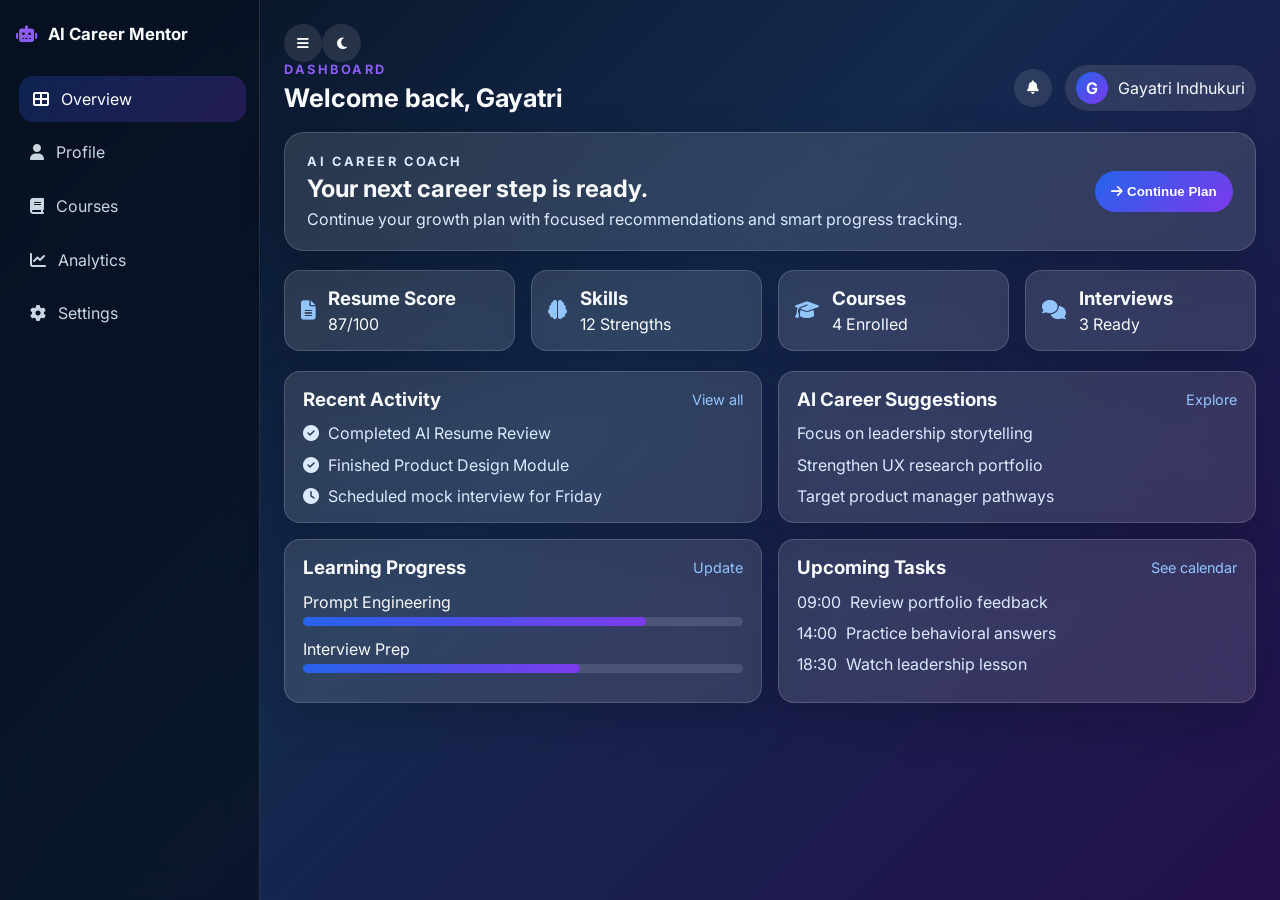
==== dashboard.html @ 0bdebd75 "Added professional user dashboard" ====
<!DOCTYPE html>
<html lang="en">
  <head>
    <meta charset="UTF-8" />
    <meta name="viewport" content="width=device-width, initial-scale=1.0" />
    <title>Dashboard | AI Career Mentor</title>
    <link rel="preconnect" href="https://fonts.googleapis.com" />
    <link rel="preconnect" href="https://fonts.gstatic.com" crossorigin />
    <link
      href="https://fonts.googleapis.com/css2?family=Inter:wght@400;500;600;700;800&display=swap"
      rel="stylesheet"
    />
    <link
      rel="stylesheet"
      href="https://cdnjs.cloudflare.com/ajax/libs/font-awesome/6.5.2/css/all.min.css"
    />
    <link rel="stylesheet" href="css/dashboard.css" />
  </head>
  <body>
    <div class="dashboard-shell">
      <aside class="sidebar">
        <div class="brand">
          <i class="fas fa-robot"></i>
          <span>AI Career Mentor</span>
        </div>

        <nav class="sidebar-nav">
          <a class="active" href="#"><i class="fas fa-th-large"></i> Overview</a>
          <a href="#"><i class="fas fa-user"></i> Profile</a>
          <a href="#"><i class="fas fa-book"></i> Courses</a>
          <a href="#"><i class="fas fa-chart-line"></i> Analytics</a>
          <a href="#"><i class="fas fa-cog"></i> Settings</a>
        </nav>
      </aside>

      <main class="main-panel">
        <header class="topbar">
          <div>
            <p class="eyebrow">Dashboard</p>
            <h1>Welcome back, Gayatri</h1>
          </div>
          <div class="topbar-actions">
            <button class="icon-btn"><i class="fas fa-bell"></i></button>
            <div class="profile-pill">
              <div class="avatar">G</div>
              <span>Gayatri Indhukuri</span>
            </div>
          </div>
        </header>

        <section class="hero-card glass-card">
          <div>
            <p class="eyebrow">AI Career Coach</p>
            <h2>Your next career step is ready.</h2>
            <p>Continue your growth plan with focused recommendations and smart progress tracking.</p>
          </div>
          <button class="btn-primary"><i class="fas fa-arrow-right"></i> Continue Plan</button>
        </section>

        <section class="stats-grid">
          <article class="glass-card stat-card">
            <i class="fas fa-file-alt"></i>
            <div>
              <h3>Resume Score</h3>
              <p>87/100</p>
            </div>
          </article>
          <article class="glass-card stat-card">
            <i class="fas fa-brain"></i>
            <div>
              <h3>Skills</h3>
              <p>12 Strengths</p>
            </div>
          </article>
          <article class="glass-card stat-card">
            <i class="fas fa-graduation-cap"></i>
            <div>
              <h3>Courses</h3>
              <p>4 Enrolled</p>
            </div>
          </article>
          <article class="glass-card stat-card">
            <i class="fas fa-comments"></i>
            <div>
              <h3>Interviews</h3>
              <p>3 Ready</p>
            </div>
          </article>
        </section>

        <section class="content-grid">
          <div class="panel glass-card">
            <div class="panel-header">
              <h3>Recent Activity</h3>
              <a href="#">View all</a>
            </div>
            <ul class="activity-list">
              <li><i class="fas fa-check-circle"></i> Completed AI Resume Review</li>
              <li><i class="fas fa-check-circle"></i> Finished Product Design Module</li>
              <li><i class="fas fa-clock"></i> Scheduled mock interview for Friday</li>
            </ul>
          </div>

          <div class="panel glass-card">
            <div class="panel-header">
              <h3>AI Career Suggestions</h3>
              <a href="#">Explore</a>
            </div>
            <ul class="suggestions-list">
              <li>Focus on leadership storytelling</li>
              <li>Strengthen UX research portfolio</li>
              <li>Target product manager pathways</li>
            </ul>
          </div>
        </section>

        <section class="content-grid lower-grid">
          <div class="panel glass-card">
            <div class="panel-header">
              <h3>Learning Progress</h3>
              <a href="#">Update</a>
            </div>
            <div class="progress-item">
              <span>Prompt Engineering</span>
              <div class="bar"><div style="width: 78%"></div></div>
            </div>
            <div class="progress-item">
              <span>Interview Prep</span>
              <div class="bar"><div style="width: 63%"></div></div>
            </div>
          </div>

          <div class="panel glass-card">
            <div class="panel-header">
              <h3>Upcoming Tasks</h3>
              <a href="#">See calendar</a>
            </div>
            <ul class="task-list">
              <li><span>09:00</span> Review portfolio feedback</li>
              <li><span>14:00</span> Practice behavioral answers</li>
              <li><span>18:30</span> Watch leadership lesson</li>
            </ul>
          </div>
        </section>
      </main>
    </div>

    <script src="js/dashboard.js"></script>
  </body>
</html>
---- css/dashboard.css ----
/* Premium glassmorphism dashboard styles */
* {
  margin: 0;
  padding: 0;
  box-sizing: border-box;
}

body {
  min-height: 100vh;
  font-family: "Inter", sans-serif;
  background: linear-gradient(135deg, #071120 0%, #132a4e 45%, #24104c 100%);
  color: #f8fafc;
}

.dashboard-shell {
  display: grid;
  grid-template-columns: 260px 1fr;
  min-height: 100vh;
}

.sidebar {
  background: rgba(7, 17, 32, 0.7);
  backdrop-filter: blur(18px);
  border-right: 1px solid rgba(255, 255, 255, 0.12);
  padding: 1.5rem 1rem;
}

.brand {
  display: flex;
  align-items: center;
  gap: 0.7rem;
  font-weight: 700;
  font-size: 1.05rem;
  margin-bottom: 2rem;
}

.brand i {
  color: #8b5cf6;
}

.sidebar-nav {
  display: grid;
  gap: 0.5rem;
}

.sidebar-nav a {
  display: flex;
  align-items: center;
  gap: 0.7rem;
  color: #cbd5e1;
  padding: 0.8rem 0.9rem;
  border-radius: 0.9rem;
  text-decoration: none;
  transition: background 0.25s ease, color 0.25s ease, transform 0.25s ease;
}

.sidebar-nav a:hover,
.sidebar-nav a.active {
  background: linear-gradient(135deg, rgba(37, 99, 235, 0.24), rgba(124, 58, 237, 0.24));
  color: #fff;
  transform: translateX(3px);
}

.main-panel {
  padding: 1.5rem;
}

.topbar {
  display: flex;
  justify-content: space-between;
  align-items: center;
  margin-bottom: 1.2rem;
}

.eyebrow {
  font-size: 0.8rem;
  text-transform: uppercase;
  letter-spacing: 0.2em;
  color: #8b5cf6;
  margin-bottom: 0.3rem;
  font-weight: 700;
}

.topbar h1 {
  font-size: 1.6rem;
}

.topbar-actions {
  display: flex;
  align-items: center;
  gap: 0.8rem;
}

.icon-btn {
  border: none;
  background: rgba(255, 255, 255, 0.1);
  color: #fff;
  width: 2.4rem;
  height: 2.4rem;
  border-radius: 50%;
  cursor: pointer;
}

.profile-pill {
  display: flex;
  align-items: center;
  gap: 0.6rem;
  padding: 0.45rem 0.7rem;
  border-radius: 999px;
  background: rgba(255, 255, 255, 0.1);
}

.avatar {
  width: 2rem;
  height: 2rem;
  border-radius: 50%;
  display: grid;
  place-items: center;
  background: linear-gradient(135deg, #2563eb, #7c3aed);
  font-weight: 700;
}

.glass-card {
  background: rgba(255, 255, 255, 0.12);
  border: 1px solid rgba(255, 255, 255, 0.16);
  backdrop-filter: blur(20px);
  -webkit-backdrop-filter: blur(20px);
  box-shadow: 0 18px 45px rgba(2, 8, 23, 0.22);
}

.hero-card {
  display: flex;
  justify-content: space-between;
  align-items: center;
  padding: 1.3rem 1.4rem;
  border-radius: 1.25rem;
  margin-bottom: 1.2rem;
}

.hero-card h2 {
  margin-bottom: 0.4rem;
}

.hero-card p {
  color: #dbeafe;
}

.btn-primary {
  border: none;
  padding: 0.8rem 1rem;
  border-radius: 999px;
  cursor: pointer;
  font-weight: 700;
  color: #fff;
  background: linear-gradient(135deg, #2563eb, #7c3aed);
  transition: transform 0.25s ease, box-shadow 0.25s ease;
}

.btn-primary:hover,
.icon-btn:hover {
  transform: translateY(-2px);
  box-shadow: 0 10px 24px rgba(2, 8, 23, 0.2);
}

.stats-grid {
  display: grid;
  grid-template-columns: repeat(4, minmax(0, 1fr));
  gap: 1rem;
  margin-bottom: 1.2rem;
}

.stat-card {
  border-radius: 1rem;
  padding: 1rem;
  display: flex;
  align-items: center;
  gap: 0.8rem;
  transition: transform 0.25s ease, border-color 0.25s ease;
}

.stat-card:hover {
  transform: translateY(-4px);
  border-color: rgba(255, 255, 255, 0.3);
}

.stat-card i {
  font-size: 1.2rem;
  color: #93c5fd;
}

.stat-card h3 {
  margin-bottom: 0.25rem;
}

.content-grid {
  display: grid;
  grid-template-columns: 1fr 1fr;
  gap: 1rem;
  margin-bottom: 1rem;
}

.panel {
  border-radius: 1rem;
  padding: 1rem 1.1rem;
}

.panel-header {
  display: flex;
  justify-content: space-between;
  align-items: center;
  margin-bottom: 0.8rem;
}

.panel-header a {
  color: #93c5fd;
  text-decoration: none;
  font-size: 0.9rem;
}

.activity-list,
.suggestions-list,
.task-list {
  display: grid;
  gap: 0.7rem;
  list-style: none;
  color: #dbeafe;
}

.activity-list li,
.suggestions-list li,
.task-list li {
  display: flex;
  align-items: center;
  gap: 0.6rem;
}

.progress-item {
  margin-bottom: 0.8rem;
}

.progress-item span {
  display: inline-block;
  margin-bottom: 0.35rem;
}

.bar {
  width: 100%;
  height: 0.55rem;
  background: rgba(255, 255, 255, 0.12);
  border-radius: 999px;
  overflow: hidden;
}

.bar div {
  height: 100%;
  border-radius: inherit;
  background: linear-gradient(135deg, #2563eb, #7c3aed);
}

@media (max-width: 900px) {
  .dashboard-shell {
    grid-template-columns: 1fr;
  }

  .sidebar {
    border-right: none;
    border-bottom: 1px solid rgba(255, 255, 255, 0.12);
  }

  .stats-grid,
  .content-grid {
    grid-template-columns: 1fr 1fr;
  }
}

@media (max-width: 700px) {
  .main-panel {
    padding: 1rem;
  }

  .topbar,
  .hero-card {
    flex-direction: column;
    align-items: flex-start;
    gap: 0.8rem;
  }

  .stats-grid,
  .content-grid {
    grid-template-columns: 1fr;
  }
}
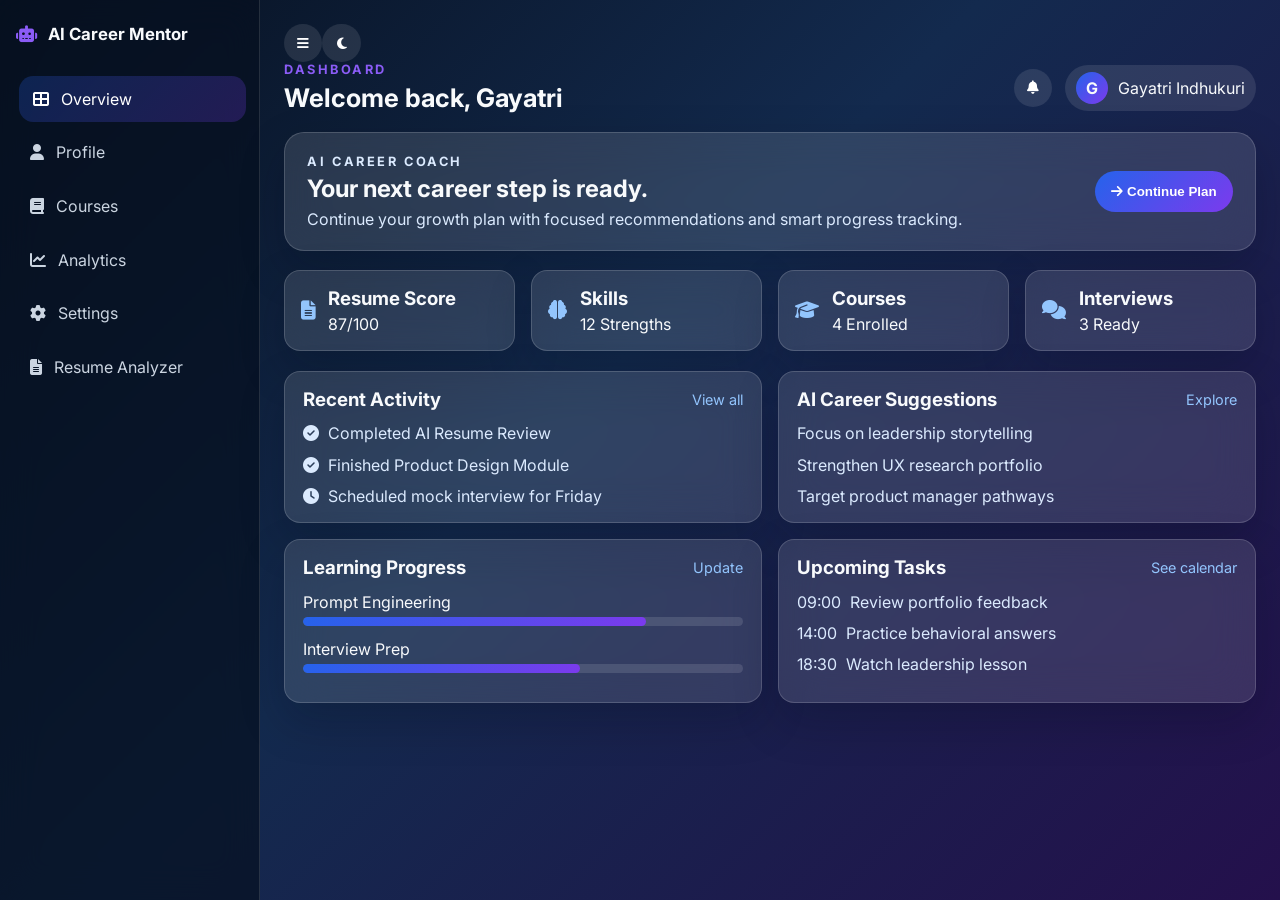
==== commit 224d699e: "Added Resume Analyzer module" ====
--- a/dashboard.html
+++ b/dashboard.html
@@ -30,6 +30,9 @@
           <a href="#"><i class="fas fa-book"></i> Courses</a>
           <a href="#"><i class="fas fa-chart-line"></i> Analytics</a>
           <a href="#"><i class="fas fa-cog"></i> Settings</a>
+          <a href="resume-analyzer.html">
+    <i class="fas fa-file-alt"></i> Resume Analyzer
+</a>
         </nav>
       </aside>
 
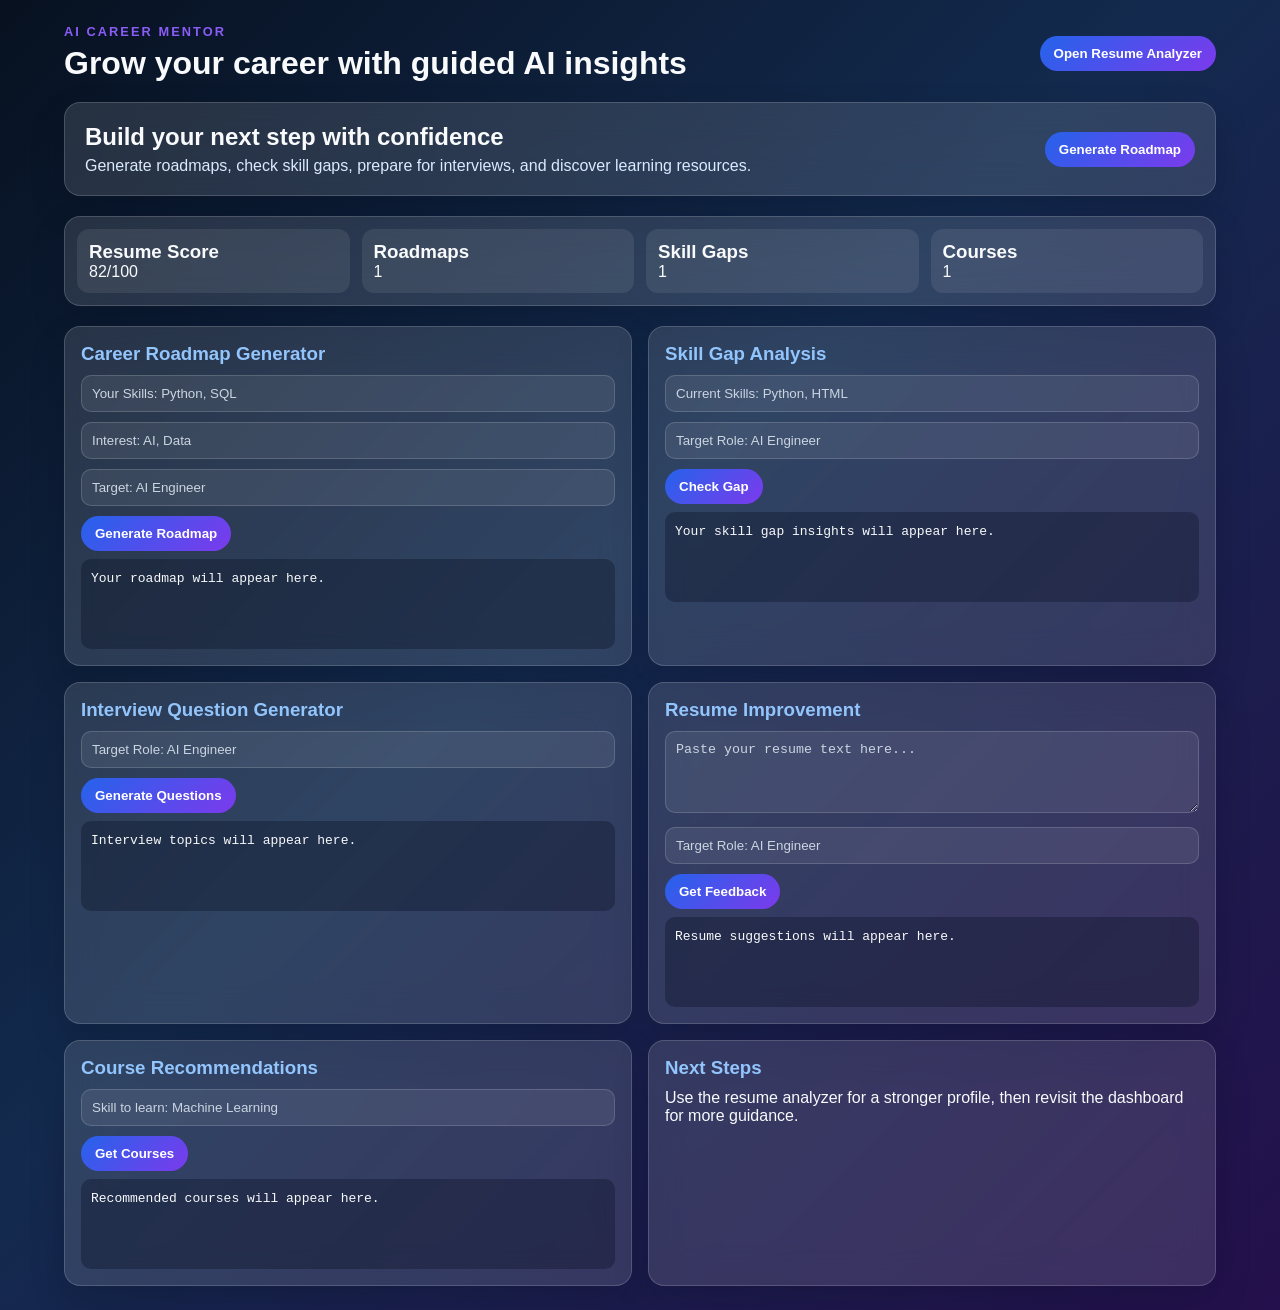
==== commit 1a4869b8: "Complete AI Career Mentor project" ====
--- a/dashboard.html
+++ b/dashboard.html
@@ -3,151 +3,95 @@
   <head>
     <meta charset="UTF-8" />
     <meta name="viewport" content="width=device-width, initial-scale=1.0" />
-    <title>Dashboard | AI Career Mentor</title>
-    <link rel="preconnect" href="https://fonts.googleapis.com" />
-    <link rel="preconnect" href="https://fonts.gstatic.com" crossorigin />
-    <link
-      href="https://fonts.googleapis.com/css2?family=Inter:wght@400;500;600;700;800&display=swap"
-      rel="stylesheet"
-    />
-    <link
-      rel="stylesheet"
-      href="https://cdnjs.cloudflare.com/ajax/libs/font-awesome/6.5.2/css/all.min.css"
-    />
-    <link rel="stylesheet" href="css/dashboard.css" />
+    <title>AI Career Mentor Dashboard</title>
+    <link rel="stylesheet" href="css/app.css" />
   </head>
   <body>
-    <div class="dashboard-shell">
-      <aside class="sidebar">
-        <div class="brand">
-          <i class="fas fa-robot"></i>
-          <span>AI Career Mentor</span>
+    <div class="container">
+      <header>
+        <div>
+          <p class="eyebrow">AI Career Mentor</p>
+          <h1>Grow your career with guided AI insights</h1>
+        </div>
+        <a href="resume-analyzer.html" style="color: #fff; text-decoration: none;">
+          <button>Open Resume Analyzer</button>
+        </a>
+      </header>
+
+      <section class="hero">
+        <div>
+          <h2>Build your next step with confidence</h2>
+          <p>Generate roadmaps, check skill gaps, prepare for interviews, and discover learning resources.</p>
+        </div>
+        <button onclick="getRoadmap()">Generate Roadmap</button>
+      </section>
+
+      <section class="stats-grid">
+        <div class="stat">
+          <h3>Resume Score</h3>
+          <p id="resume-score">82/100</p>
+        </div>
+        <div class="stat">
+          <h3>Roadmaps</h3>
+          <p id="roadmap-count">1</p>
+        </div>
+        <div class="stat">
+          <h3>Skill Gaps</h3>
+          <p id="skill-gap-count">1</p>
+        </div>
+        <div class="stat">
+          <h3>Courses</h3>
+          <p id="course-count">1</p>
+        </div>
+      </section>
+
+      <section class="grid">
+        <div class="card">
+          <h3>Career Roadmap Generator</h3>
+          <input id="skills" placeholder="Your Skills: Python, SQL" />
+          <input id="interest" placeholder="Interest: AI, Data" />
+          <input id="target" placeholder="Target: AI Engineer" />
+          <button onclick="getRoadmap()">Generate Roadmap</button>
+          <pre id="roadmap-output">Your roadmap will appear here.</pre>
         </div>
 
-        <nav class="sidebar-nav">
-          <a class="active" href="#"><i class="fas fa-th-large"></i> Overview</a>
-          <a href="#"><i class="fas fa-user"></i> Profile</a>
-          <a href="#"><i class="fas fa-book"></i> Courses</a>
-          <a href="#"><i class="fas fa-chart-line"></i> Analytics</a>
-          <a href="#"><i class="fas fa-cog"></i> Settings</a>
-          <a href="resume-analyzer.html">
-    <i class="fas fa-file-alt"></i> Resume Analyzer
-</a>
-        </nav>
-      </aside>
+        <div class="card">
+          <h3>Skill Gap Analysis</h3>
+          <input id="current_skills" placeholder="Current Skills: Python, HTML" />
+          <input id="skill_target" placeholder="Target Role: AI Engineer" />
+          <button onclick="getSkillGap()">Check Gap</button>
+          <pre id="skillgap-output">Your skill gap insights will appear here.</pre>
+        </div>
 
-      <main class="main-panel">
-        <header class="topbar">
-          <div>
-            <p class="eyebrow">Dashboard</p>
-            <h1>Welcome back, Gayatri</h1>
-          </div>
-          <div class="topbar-actions">
-            <button class="icon-btn"><i class="fas fa-bell"></i></button>
-            <div class="profile-pill">
-              <div class="avatar">G</div>
-              <span>Gayatri Indhukuri</span>
-            </div>
-          </div>
-        </header>
+        <div class="card">
+          <h3>Interview Question Generator</h3>
+          <input id="interview_role" placeholder="Target Role: AI Engineer" />
+          <button onclick="getInterview()">Generate Questions</button>
+          <pre id="interview-output">Interview topics will appear here.</pre>
+        </div>
 
-        <section class="hero-card glass-card">
-          <div>
-            <p class="eyebrow">AI Career Coach</p>
-            <h2>Your next career step is ready.</h2>
-            <p>Continue your growth plan with focused recommendations and smart progress tracking.</p>
-          </div>
-          <button class="btn-primary"><i class="fas fa-arrow-right"></i> Continue Plan</button>
-        </section>
+        <div class="card">
+          <h3>Resume Improvement</h3>
+          <textarea id="resume_text" placeholder="Paste your resume text here..." rows="4"></textarea>
+          <input id="resume_target" placeholder="Target Role: AI Engineer" />
+          <button onclick="getResume()">Get Feedback</button>
+          <pre id="resume-output">Resume suggestions will appear here.</pre>
+        </div>
 
-        <section class="stats-grid">
-          <article class="glass-card stat-card">
-            <i class="fas fa-file-alt"></i>
-            <div>
-              <h3>Resume Score</h3>
-              <p>87/100</p>
-            </div>
-          </article>
-          <article class="glass-card stat-card">
-            <i class="fas fa-brain"></i>
-            <div>
-              <h3>Skills</h3>
-              <p>12 Strengths</p>
-            </div>
-          </article>
-          <article class="glass-card stat-card">
-            <i class="fas fa-graduation-cap"></i>
-            <div>
-              <h3>Courses</h3>
-              <p>4 Enrolled</p>
-            </div>
-          </article>
-          <article class="glass-card stat-card">
-            <i class="fas fa-comments"></i>
-            <div>
-              <h3>Interviews</h3>
-              <p>3 Ready</p>
-            </div>
-          </article>
-        </section>
+        <div class="card">
+          <h3>Course Recommendations</h3>
+          <input id="course_skill" placeholder="Skill to learn: Machine Learning" />
+          <button onclick="getCourses()">Get Courses</button>
+          <pre id="courses-output">Recommended courses will appear here.</pre>
+        </div>
 
-        <section class="content-grid">
-          <div class="panel glass-card">
-            <div class="panel-header">
-              <h3>Recent Activity</h3>
-              <a href="#">View all</a>
-            </div>
-            <ul class="activity-list">
-              <li><i class="fas fa-check-circle"></i> Completed AI Resume Review</li>
-              <li><i class="fas fa-check-circle"></i> Finished Product Design Module</li>
-              <li><i class="fas fa-clock"></i> Scheduled mock interview for Friday</li>
-            </ul>
-          </div>
-
-          <div class="panel glass-card">
-            <div class="panel-header">
-              <h3>AI Career Suggestions</h3>
-              <a href="#">Explore</a>
-            </div>
-            <ul class="suggestions-list">
-              <li>Focus on leadership storytelling</li>
-              <li>Strengthen UX research portfolio</li>
-              <li>Target product manager pathways</li>
-            </ul>
-          </div>
-        </section>
-
-        <section class="content-grid lower-grid">
-          <div class="panel glass-card">
-            <div class="panel-header">
-              <h3>Learning Progress</h3>
-              <a href="#">Update</a>
-            </div>
-            <div class="progress-item">
-              <span>Prompt Engineering</span>
-              <div class="bar"><div style="width: 78%"></div></div>
-            </div>
-            <div class="progress-item">
-              <span>Interview Prep</span>
-              <div class="bar"><div style="width: 63%"></div></div>
-            </div>
-          </div>
-
-          <div class="panel glass-card">
-            <div class="panel-header">
-              <h3>Upcoming Tasks</h3>
-              <a href="#">See calendar</a>
-            </div>
-            <ul class="task-list">
-              <li><span>09:00</span> Review portfolio feedback</li>
-              <li><span>14:00</span> Practice behavioral answers</li>
-              <li><span>18:30</span> Watch leadership lesson</li>
-            </ul>
-          </div>
-        </section>
-      </main>
+        <div class="card">
+          <h3>Next Steps</h3>
+          <p>Use the resume analyzer for a stronger profile, then revisit the dashboard for more guidance.</p>
+        </div>
+      </section>
     </div>
 
-    <script src="js/dashboard.js"></script>
+    <script src="js/app.js"></script>
   </body>
-</html>
+</html>
--- a/css/app.css
+++ b/css/app.css
@@ -0,0 +1,28 @@
+* { box-sizing: border-box; margin: 0; padding: 0; }
+body {
+  font-family: 'Segoe UI', Arial, sans-serif;
+  background: linear-gradient(135deg, #071120, #132a4e 45%, #24104c);
+  color: #f8fafc;
+  min-height: 100vh;
+}
+.container { max-width: 1200px; margin: 0 auto; padding: 24px; }
+header { display: flex; justify-content: space-between; align-items: center; margin-bottom: 20px; gap: 16px; }
+header h1 { font-size: 2rem; }
+.eyebrow { text-transform: uppercase; letter-spacing: 0.16em; color: #8b5cf6; font-size: 0.8rem; font-weight: 700; margin-bottom: 6px; }
+.hero, .card, .stats-grid { background: rgba(255,255,255,0.12); border: 1px solid rgba(255,255,255,0.16); backdrop-filter: blur(18px); border-radius: 16px; box-shadow: 0 15px 35px rgba(2,8,23,0.2); }
+.hero { padding: 20px; margin-bottom: 20px; display: flex; justify-content: space-between; align-items: center; gap: 16px; }
+.hero p { margin-top: 6px; color: #dbeafe; }
+.stats-grid { display: grid; grid-template-columns: repeat(4, minmax(0, 1fr)); gap: 12px; margin-bottom: 20px; padding: 12px; }
+.stat { padding: 12px; border-radius: 12px; background: rgba(255,255,255,0.08); transition: transform 0.25s ease; }
+.stat:hover { transform: translateY(-3px); }
+.grid { display: grid; grid-template-columns: repeat(2, minmax(0, 1fr)); gap: 16px; }
+.card { padding: 16px; transition: transform 0.25s ease, border-color 0.25s ease; }
+.card:hover { transform: translateY(-3px); border-color: rgba(255,255,255,0.3); }
+.card h3 { margin-bottom: 10px; color: #93c5fd; }
+input, textarea { width: 100%; padding: 10px; margin-bottom: 10px; border-radius: 10px; border: 1px solid rgba(255,255,255,0.16); background: rgba(255,255,255,0.08); color: #fff; }
+input:focus, textarea:focus { outline: none; border-color: #8b5cf6; }
+input::placeholder, textarea::placeholder { color: #cbd5e1; }
+button { background: linear-gradient(135deg, #2563eb, #7c3aed); color: white; border: none; padding: 10px 14px; border-radius: 999px; cursor: pointer; font-weight: 700; transition: transform 0.2s ease, box-shadow 0.2s ease; }
+button:hover { transform: translateY(-2px); box-shadow: 0 10px 20px rgba(2,8,23,0.2); }
+pre { white-space: pre-wrap; margin-top: 8px; background: rgba(2,8,23,0.3); padding: 10px; border-radius: 10px; min-height: 90px; line-height: 1.5; }
+@media (max-width: 900px) { .stats-grid, .grid { grid-template-columns: 1fr; } header { flex-direction: column; align-items: flex-start; } .hero { flex-direction: column; align-items: flex-start; } }
